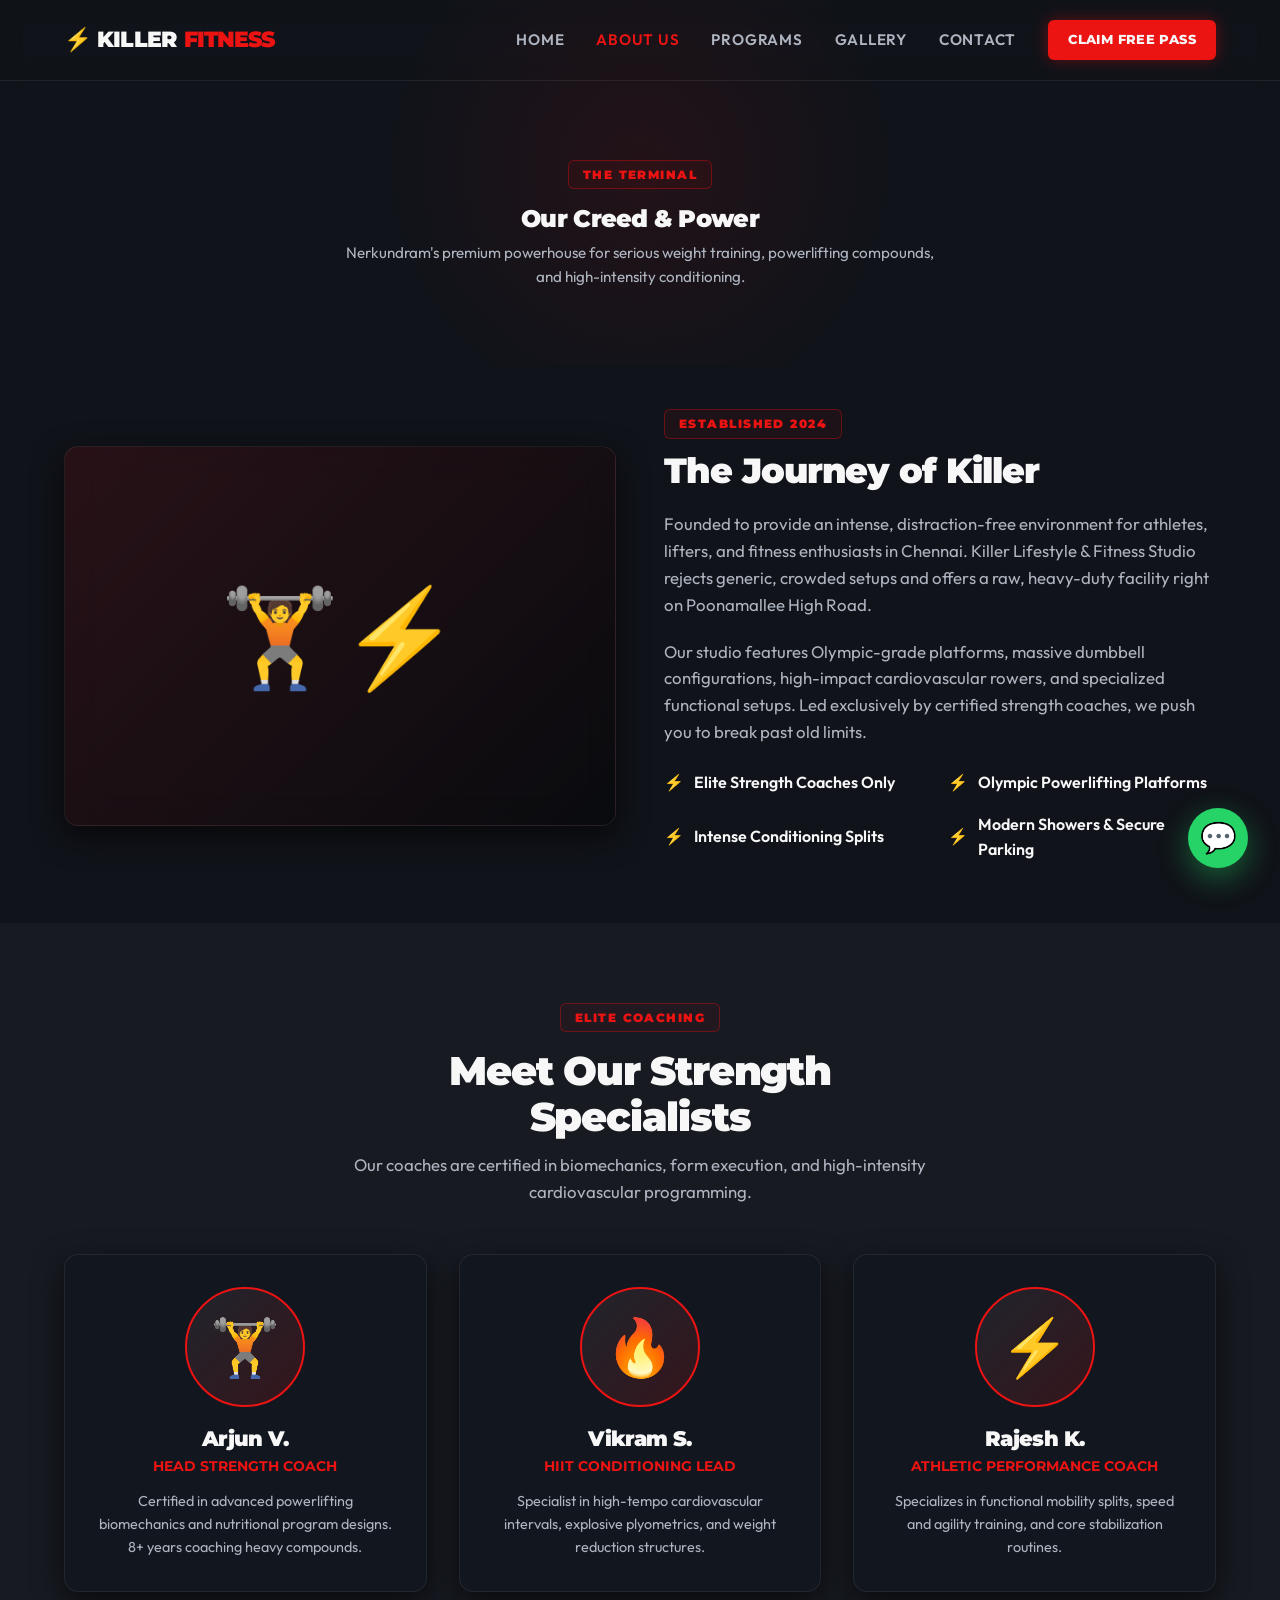
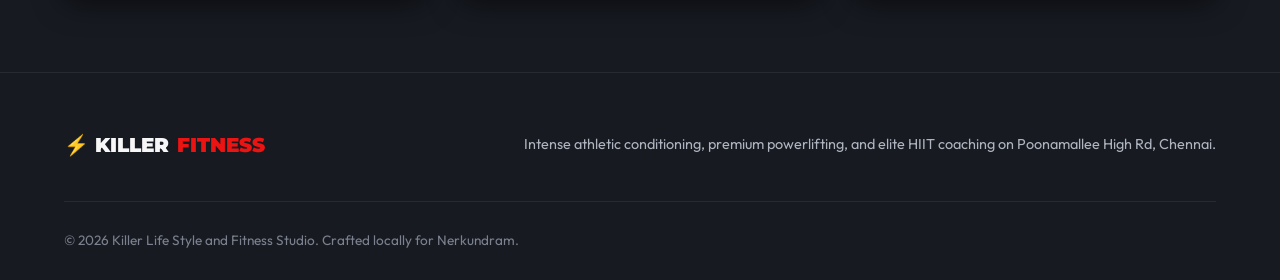
==== about.html @ c647ed94 "Add full multi-page architecture with About, Programs, Gallery, and Contact pages" ====
<!DOCTYPE html>
<html lang="en">
<head>
  <script>
    if (window.location.hostname.includes('surge.sh')) {
      window.location.replace('https://killer-fitness.vercel.app/about.html');
    }
  </script>
  <meta charset="UTF-8">
  <meta name="viewport" content="width=device-width, initial-scale=1.0">
  
  <!-- Primary SEO Meta Tags -->
  <title>About Us — Killer Lifestyle & Fitness Studio | Nerkundram, Chennai</title>
  <meta name="description" content="Discover Killer Lifestyle & Fitness Studio, Nerkundram's premium conditioning hub. Elite trainers, heavy weight chambers, and high-intensity aerobic setups.">
  
  <!-- Tab Icon (Pulsing Lightning Bolt Emoji SVG) -->
  <link rel="icon" href="data:image/svg+xml,<svg xmlns=%22http://www.w3.org/2000/svg%22 viewBox=%220 0 100 100%22><text y=%22.9em%22 font-size=%2290%22>⚡</text></svg>">
  
  <!-- CSS Stylesheet -->
  <link rel="stylesheet" href="css/style.css">
  
  <style>
    .subpage-hero {
      padding-top: 160px;
      padding-bottom: 60px;
      text-align: center;
      position: relative;
    }
    .subpage-hero::before {
      content: '';
      position: absolute;
      top: -10%;
      left: 50%;
      transform: translateX(-50%);
      width: 600px;
      height: 400px;
      background: radial-gradient(circle, rgba(var(--accent-red-rgb), 0.08) 0%, transparent 70%);
      z-index: -1;
      pointer-events: none;
    }
    .about-story {
      padding: 60px 0;
    }
    .story-grid {
      display: grid;
      grid-template-columns: 1fr 1fr;
      gap: 48px;
      align-items: center;
    }
    .story-content h2 {
      font-size: 2.2rem;
      margin-bottom: 20px;
    }
    .story-content p {
      color: var(--text-secondary);
      margin-bottom: 20px;
      font-size: 1.05rem;
    }
    .features-list {
      margin-top: 24px;
      display: grid;
      grid-template-columns: 1fr 1fr;
      gap: 16px;
    }
    .feature-item {
      display: flex;
      align-items: center;
      gap: 10px;
      font-weight: 600;
      color: var(--text-primary);
    }
    .feature-item::before {
      content: '⚡';
      color: var(--accent-red);
    }
    .team-section {
      padding: 80px 0;
      background-color: var(--bg-secondary);
      border-y: 1px solid var(--glass-border);
    }
    .team-grid {
      display: grid;
      grid-template-columns: repeat(3, 1fr);
      gap: 32px;
      margin-top: 48px;
    }
    .member-card {
      padding: 32px;
      text-align: center;
      display: flex;
      flex-direction: column;
      align-items: center;
      transition: var(--transition-normal);
    }
    .member-card:hover {
      transform: translateY(-8px);
      border-color: rgba(var(--accent-red-rgb), 0.25);
    }
    .member-photo {
      width: 120px;
      height: 120px;
      background: linear-gradient(135deg, var(--bg-tertiary) 0%, rgba(var(--accent-red-rgb), 0.15) 100%);
      border: 2.5px solid var(--accent-red);
      border-radius: var(--radius-full);
      display: flex;
      align-items: center;
      justify-content: center;
      font-size: 3.5rem;
      margin-bottom: 20px;
    }
    .member-card h3 {
      font-size: 1.3rem;
      margin-bottom: 4px;
    }
    .member-card .role {
      color: var(--accent-red);
      font-weight: 700;
      font-family: var(--font-headings);
      text-transform: uppercase;
      font-size: 0.9rem;
      margin-bottom: 12px;
    }
    .member-card p {
      color: var(--text-secondary);
      font-size: 0.9rem;
    }
  </style>
</head>
<body>

  <!-- ==========================================
       HEADER & NAVIGATION
       ========================================== -->
  <header class="site-header">
    <div class="container header-container">
      <a href="index.html" class="logo">
        ⚡ Killer <span>Fitness</span>
      </a>
      
      <nav class="nav-menu">
        <a href="index.html" class="nav-link">Home</a>
        <a href="about.html" class="nav-link active">About Us</a>
        <a href="programs.html" class="nav-link">Programs</a>
        <a href="gallery.html" class="nav-link">Gallery</a>
        <a href="contact.html" class="nav-link">Contact</a>
        <a href="index.html#planner" class="btn btn-primary" style="padding: 10px 20px; font-size: 0.8rem; border-radius: var(--radius-sm);">Claim Free Pass</a>
      </nav>
      
      <button class="menu-toggle" aria-label="Toggle Menu">
        <span></span>
        <span></span>
        <span></span>
      </button>
    </div>
  </header>

  <!-- ==========================================
       SUBPAGE HERO
       ========================================== -->
  <section class="subpage-hero">
    <div class="container">
      <span class="section-tag">THE TERMINAL</span>
      <h1>Our Creed & Power</h1>
      <p class="calc-subtitle" style="max-width: 600px; margin: 8px auto 0 auto;">Nerkundram's premium powerhouse for serious weight training, powerlifting compounds, and high-intensity conditioning.</p>
    </div>
  </section>

  <!-- ==========================================
       ABOUT STORY
       ========================================== -->
  <section class="about-story">
    <div class="container">
      <div class="story-grid">
        <div class="story-image glass-card" style="height: 380px; display: flex; align-items: center; justify-content: center; font-size: 6rem; background: linear-gradient(135deg, rgba(var(--accent-red-rgb), 0.1), rgba(0,0,0,0.4));">
          🏋️⚡
        </div>
        <div class="story-content">
          <span class="section-tag" style="margin-bottom: 12px;">ESTABLISHED 2024</span>
          <h2>The Journey of Killer</h2>
          <p>Founded to provide an intense, distraction-free environment for athletes, lifters, and fitness enthusiasts in Chennai. Killer Lifestyle & Fitness Studio rejects generic, crowded setups and offers a raw, heavy-duty facility right on Poonamallee High Road.</p>
          <p>Our studio features Olympic-grade platforms, massive dumbbell configurations, high-impact cardiovascular rowers, and specialized functional setups. Led exclusively by certified strength coaches, we push you to break past old limits.</p>
          
          <div class="features-list">
            <div class="feature-item">Elite Strength Coaches Only</div>
            <div class="feature-item">Olympic Powerlifting Platforms</div>
            <div class="feature-item">Intense Conditioning Splits</div>
            <div class="feature-item">Modern Showers & Secure Parking</div>
          </div>
        </div>
      </div>
    </div>
  </section>

  <!-- ==========================================
       TEAM SECTION
       ========================================== -->
  <section class="team-section">
    <div class="container">
      <div class="section-header" style="margin-bottom: 0;">
        <span class="section-tag">ELITE COACHING</span>
        <h2>Meet Our Strength Specialists</h2>
        <p>Our coaches are certified in biomechanics, form execution, and high-intensity cardiovascular programming.</p>
      </div>
      
      <div class="team-grid">
        <!-- Trainer 1 -->
        <div class="member-card glass-card">
          <div class="member-photo">🏋️</div>
          <h3>Arjun V.</h3>
          <span class="role">Head Strength Coach</span>
          <p>Certified in advanced powerlifting biomechanics and nutritional program designs. 8+ years coaching heavy compounds.</p>
        </div>

        <!-- Trainer 2 -->
        <div class="member-card glass-card">
          <div class="member-photo">🔥</div>
          <h3>Vikram S.</h3>
          <span class="role">HIIT Conditioning Lead</span>
          <p>Specialist in high-tempo cardiovascular intervals, explosive plyometrics, and weight reduction structures.</p>
        </div>

        <!-- Trainer 3 -->
        <div class="member-card glass-card">
          <div class="member-photo">⚡</div>
          <h3>Rajesh K.</h3>
          <span class="role">Athletic Performance Coach</span>
          <p>Specializes in functional mobility splits, speed and agility training, and core stabilization routines.</p>
        </div>
      </div>
    </div>
  </section>

  <!-- ==========================================
       FOOTER
       ========================================== -->
  <footer class="site-footer">
    <div class="container">
      <div class="footer-top">
        <div class="footer-logo">
          ⚡ Killer <span>Fitness</span>
        </div>
        <p class="footer-tagline">Intense athletic conditioning, premium powerlifting, and elite HIIT coaching on Poonamallee High Rd, Chennai.</p>
      </div>
      
      <div class="footer-bottom">
        <p>&copy; 2026 Killer Life Style and Fitness Studio. Crafted locally for Nerkundram.</p>
      </div>
    </div>
  </footer>

  <!-- Floating WhatsApp Sticky -->
  <a href="https://wa.me/919999999999?text=Hi%20Killer%20Fitness!%20I'd%20like%20to%20claim%20my%20Free%201-Day%20Trial%20Pass." target="_blank" class="whatsapp-sticky" style="background-color: #25d366;" aria-label="Chat on WhatsApp">
    💬
  </a>

  <!-- JavaScript Toggle -->
  <script>
    document.addEventListener('DOMContentLoaded', () => {
      const menuToggle = document.querySelector('.menu-toggle');
      const navMenu = document.querySelector('.nav-menu');

      if (menuToggle && navMenu) {
        menuToggle.addEventListener('click', () => {
          navMenu.classList.toggle('active');
          const spans = menuToggle.querySelectorAll('span');
          if (navMenu.classList.contains('active')) {
            spans[0].style.transform = 'rotate(45deg) translate(6px, 6px)';
            spans[1].style.opacity = '0';
            spans[2].style.transform = 'rotate(-45deg) translate(6px, -6px)';
          } else {
            spans[0].style.transform = 'none';
            spans[1].style.opacity = '1';
            spans[2].style.transform = 'none';
          }
        });
      }
    });
  </script>
</body>
</html>
---- css/style.css ----
@import url('https://fonts.googleapis.com/css2?family=Montserrat:wght@400;600;700;800;900&family=Outfit:wght@300;400;500;600;700&display=swap');

/* ==========================================
   CSS CUSTOM PROPERTIES (DESIGN TOKENS)
   ========================================== */
:root {
  /* Color System - Intense Crimson & Carbon Slate */
  --bg-primary: hsl(220, 22%, 8%);
  --bg-secondary: hsl(220, 18%, 11%);
  --bg-tertiary: hsl(220, 15%, 15%);

  --accent-red: hsl(0, 85%, 50%);
  --accent-red-hover: hsl(0, 85%, 42%);
  --accent-red-rgb: 255, 12, 12;

  --accent-dark: hsl(0, 0%, 5%);
  --accent-dark-rgb: 13, 13, 13;

  --text-primary: hsl(0, 0%, 97%);
  --text-secondary: hsl(220, 12%, 72%);
  --text-muted: hsl(220, 8%, 52%);

  /* Glassmorphism Styles */
  --glass-bg: rgba(18, 22, 30, 0.7);
  --glass-border: rgba(255, 255, 255, 0.07);
  --glass-glow: rgba(255, 12, 12, 0.12);

  /* Layout Spacing & Borders */
  --radius-sm: 6px;
  --radius-md: 14px;
  --radius-lg: 22px;
  --radius-full: 9999px;
  --shadow-sm: 0 4px 10px rgba(0, 0, 0, 0.4);
  --shadow-md: 0 10px 30px rgba(0, 0, 0, 0.6);
  --shadow-lg: 0 20px 50px rgba(0, 0, 0, 0.8);

  /* Transitions */
  --transition-fast: 0.15s cubic-bezier(0.4, 0, 0.2, 1);
  --transition-normal: 0.25s cubic-bezier(0.4, 0, 0.2, 1);
  --transition-slow: 0.45s cubic-bezier(0.4, 0, 0.2, 1);

  /* Fonts */
  --font-headings: 'Montserrat', sans-serif;
  --font-body: 'Outfit', sans-serif;
}

/* ==========================================
   RESET & BASE STYLES
   ========================================== */
*,
*::before,
*::after {
  box-sizing: border-box;
  margin: 0;
  padding: 0;
}

html {
  scroll-behavior: smooth;
  font-size: 16px;
  -webkit-font-smoothing: antialiased;
  -moz-osx-font-smoothing: grayscale;
}

body {
  background-color: var(--bg-primary);
  color: var(--text-primary);
  font-family: var(--font-body);
  line-height: 1.6;
  overflow-x: hidden;
}

h1,
h2,
h3,
h4,
h5,
h6 {
  font-family: var(--font-headings);
  font-weight: 900;
  letter-spacing: -0.03em;
  line-height: 1.15;
}

a {
  color: inherit;
  text-decoration: none;
  transition: var(--transition-fast);
}

ul {
  list-style: none;
}

img {
  max-width: 100%;
  height: auto;
  display: block;
}

/* Custom Scrollbar */
::-webkit-scrollbar {
  width: 8px;
}

::-webkit-scrollbar-track {
  background: var(--bg-primary);
}

::-webkit-scrollbar-thumb {
  background: var(--bg-tertiary);
  border-radius: var(--radius-full);
}

::-webkit-scrollbar-thumb:hover {
  background: var(--accent-red);
}

/* ==========================================
   REUSABLE UTILITIES
   ========================================== */
.container {
  width: 100%;
  max-width: 1200px;
  margin: 0 auto;
  padding: 0 24px;
}

.glass-card {
  background: var(--glass-bg);
  border: 1px solid var(--glass-border);
  backdrop-filter: blur(16px);
  -webkit-backdrop-filter: blur(16px);
  border-radius: var(--radius-md);
  box-shadow: var(--shadow-md);
}

.btn {
  display: inline-flex;
  align-items: center;
  justify-content: center;
  gap: 8px;
  padding: 15px 30px;
  font-family: var(--font-headings);
  font-size: 0.95rem;
  font-weight: 800;
  text-transform: uppercase;
  border-radius: var(--radius-sm);
  border: none;
  cursor: pointer;
  transition: var(--transition-normal);
  position: relative;
  overflow: hidden;
  letter-spacing: 0.03em;
}

.btn-primary {
  background-color: var(--accent-red);
  color: var(--text-primary);
  box-shadow: 0 0 15px rgba(var(--accent-red-rgb), 0.35);
}

.btn-primary:hover {
  background-color: var(--accent-red-hover);
  transform: translateY(-2px);
  box-shadow: 0 0 25px rgba(var(--accent-red-rgb), 0.55);
}

.btn-secondary {
  background-color: transparent;
  color: var(--text-primary);
  border: 1.5px solid var(--glass-border);
}

.btn-secondary:hover {
  background-color: rgba(255, 255, 255, 0.04);
  border-color: var(--text-primary);
  transform: translateY(-2px);
}

.text-gradient {
  background: linear-gradient(135deg, var(--text-primary) 30%, var(--accent-red) 100%);
  -webkit-background-clip: text;
  -webkit-text-fill-color: transparent;
  background-clip: text;
}

.section-tag {
  display: inline-block;
  font-family: var(--font-headings);
  font-size: 0.75rem;
  font-weight: 900;
  text-transform: uppercase;
  color: var(--accent-red);
  border: 1px solid rgba(var(--accent-red-rgb), 0.35);
  padding: 4px 14px;
  border-radius: var(--radius-sm);
  margin-bottom: 16px;
  letter-spacing: 0.12em;
  background: rgba(var(--accent-red-rgb), 0.05);
}

/* ==========================================
   HEADER & NAVIGATION
   ========================================== */
.site-header {
  position: fixed;
  top: 0;
  left: 0;
  width: 100%;
  z-index: 100;
  background: rgba(var(--bg-primary), 0.85);
  backdrop-filter: blur(12px);
  -webkit-backdrop-filter: blur(12px);
  border-bottom: 1px solid var(--glass-border);
  transition: var(--transition-normal);
}

.header-container {
  display: flex;
  align-items: center;
  justify-content: space-between;
  height: 80px;
}

.logo {
  display: flex;
  align-items: center;
  gap: 8px;
  font-family: var(--font-headings);
  font-size: 1.4rem;
  font-weight: 900;
  text-transform: uppercase;
  letter-spacing: -0.04em;
}

.logo span {
  color: var(--accent-red);
}

.nav-menu {
  display: flex;
  align-items: center;
  gap: 32px;
}

.nav-link {
  font-size: 0.95rem;
  font-weight: 600;
  color: var(--text-secondary);
  text-transform: uppercase;
  letter-spacing: 0.05em;
}

.nav-link:hover,
.nav-link.active {
  color: var(--accent-red);
}

.menu-toggle {
  display: none;
  flex-direction: column;
  gap: 6px;
  background: none;
  border: none;
  cursor: pointer;
  z-index: 102;
}

.menu-toggle span {
  display: block;
  width: 28px;
  height: 2.5px;
  background-color: var(--text-primary);
  border-radius: var(--radius-full);
  transition: var(--transition-normal);
}

/* ==========================================
   HERO SECTION
   ========================================== */
.hero-section {
  padding-top: 170px;
  padding-bottom: 90px;
  position: relative;
  overflow: hidden;
}

/* Red Geometric Ambient Radial */
.hero-section::before {
  content: '';
  position: absolute;
  top: -25%;
  right: -10%;
  width: 850px;
  height: 850px;
  background: radial-gradient(circle, rgba(var(--accent-red-rgb), 0.07) 0%, transparent 70%);
  z-index: -1;
  pointer-events: none;
}

.hero-grid {
  display: grid;
  grid-template-columns: 1.15fr 0.85fr;
  gap: 64px;
  align-items: center;
}

.hero-content h1 {
  font-size: clamp(2.6rem, 5.5vw, 4.25rem);
  font-weight: 900;
  line-height: 1.05;
  margin-bottom: 24px;
}

.hero-content p {
  font-size: 1.15rem;
  color: var(--text-secondary);
  margin-bottom: 40px;
  max-width: 550px;
}

.hero-cta {
  display: flex;
  align-items: center;
  gap: 16px;
  flex-wrap: wrap;
}

.hero-badge-group {
  display: flex;
  align-items: center;
  gap: 24px;
  margin-top: 56px;
  border-top: 1px solid var(--glass-border);
  padding-top: 24px;
}

.hero-badge {
  display: flex;
  flex-direction: column;
}

.hero-badge .number {
  font-family: var(--font-headings);
  font-size: 2rem;
  font-weight: 900;
  color: var(--accent-red);
  line-height: 1;
}

.hero-badge .label {
  font-size: 0.8rem;
  color: var(--text-secondary);
  text-transform: uppercase;
  letter-spacing: 0.05em;
  margin-top: 4px;
}

/* ==========================================
   INTERACTIVE CALCULATOR / PLANNER
   ========================================== */
.calculator-card {
  padding: 40px;
  position: relative;
  overflow: hidden;
}

.calculator-card::after {
  content: '';
  position: absolute;
  bottom: -20%;
  left: -20%;
  width: 320px;
  height: 320px;
  background: radial-gradient(circle, rgba(var(--accent-red-rgb), 0.03) 0%, transparent 60%);
  pointer-events: none;
}

.calc-title {
  margin-bottom: 8px;
}

.calc-subtitle {
  color: var(--text-secondary);
  font-size: 0.95rem;
  margin-bottom: 32px;
}

.form-row {
  display: grid;
  grid-template-columns: 1fr 1fr;
  gap: 24px;
  margin-bottom: 24px;
}

.input-group {
  display: flex;
  flex-direction: column;
  gap: 8px;
}

.input-label {
  font-size: 0.85rem;
  font-weight: 700;
  color: var(--text-secondary);
  text-transform: uppercase;
  letter-spacing: 0.08em;
}

.input-wrapper {
  position: relative;
  display: flex;
  align-items: center;
}

.form-control {
  width: 100%;
  background: rgba(0, 0, 0, 0.45);
  border: 1px solid var(--glass-border);
  color: var(--text-primary);
  padding: 15px 18px;
  border-radius: var(--radius-sm);
  font-family: var(--font-body);
  font-size: 1rem;
  font-weight: 500;
  transition: var(--transition-fast);
}

.form-control:focus {
  outline: none;
  border-color: var(--accent-red);
  box-shadow: 0 0 10px rgba(var(--accent-red-rgb), 0.18);
}

.input-unit {
  position: absolute;
  right: 18px;
  color: var(--text-muted);
  font-size: 0.9rem;
  font-weight: 700;
}

.btn-select {
  display: flex;
  align-items: center;
  justify-content: center;
  background: rgba(0, 0, 0, 0.45);
  border: 1px solid var(--glass-border);
  color: var(--text-secondary);
  padding: 14px;
  border-radius: var(--radius-sm);
  cursor: pointer;
  font-family: var(--font-body);
  font-weight: 700;
  transition: var(--transition-fast);
  font-size: 0.85rem;
}

.btn-select.active {
  background: rgba(var(--accent-red-rgb), 0.08);
  border-color: var(--accent-red);
  color: var(--accent-red);
}

.goal-selector {
  display: grid;
  grid-template-columns: repeat(4, 1fr);
  gap: 12px;
}

/* Estimar Output Display */
.calc-results {
  margin-top: 32px;
  padding-top: 32px;
  border-top: 1px solid var(--glass-border);
}

.results-grid {
  display: grid;
  grid-template-columns: 1fr 1fr;
  gap: 24px;
  margin-bottom: 28px;
}

.result-box {
  background: rgba(0, 0, 0, 0.3);
  border: 1px solid rgba(255, 255, 255, 0.03);
  padding: 16px;
  border-radius: var(--radius-sm);
  text-align: center;
}

.result-val {
  font-family: var(--font-headings);
  font-size: 2.25rem;
  font-weight: 900;
  color: var(--accent-red);
  line-height: 1.2;
}

.result-label {
  font-size: 0.75rem;
  text-transform: uppercase;
  color: var(--text-secondary);
  letter-spacing: 0.05em;
  margin-top: 4px;
}

/* Recommended Program Card */
.recommendation-alert {
  background: linear-gradient(135deg, rgba(var(--accent-red-rgb), 0.08) 0%, rgba(0, 0, 0, 0.35) 100%);
  border: 1.5px dashed rgba(var(--accent-red-rgb), 0.4);
  padding: 20px 24px;
  border-radius: var(--radius-sm);
  margin-bottom: 28px;
  display: flex;
  align-items: center;
  justify-content: space-between;
  gap: 20px;
}

.recommendation-alert .info {
  display: flex;
  flex-direction: column;
}

.recommendation-alert .tag {
  font-size: 0.7rem;
  text-transform: uppercase;
  font-weight: 900;
  letter-spacing: 0.1em;
  color: var(--accent-red);
}

.recommendation-alert .program-name {
  font-family: var(--font-headings);
  font-size: 1.15rem;
  font-weight: 800;
  margin-top: 2px;
}

.recommendation-alert .program-desc {
  font-size: 0.85rem;
  color: var(--text-secondary);
  margin-top: 4px;
}

.recommendation-alert .icon {
  font-size: 2rem;
  opacity: 0.9;
}

/* Dynamic WhatsApp Link CTA */
.cta-btn-whatsapp {
  width: 100%;
  background: linear-gradient(135deg, #128c7e 0%, #25d366 100%);
  color: white;
  border: none;
  font-weight: 800;
  box-shadow: 0 8px 24px rgba(37, 211, 102, 0.25);
  animation: pulse-whatsapp 2s infinite;
}

.cta-btn-whatsapp:hover {
  background: #25d366;
  transform: translateY(-2px);
  box-shadow: 0 12px 30px rgba(37, 211, 102, 0.45);
}

@keyframes pulse-whatsapp {
  0% {
    box-shadow: 0 0 0 0 rgba(37, 211, 102, 0.6);
  }

  70% {
    box-shadow: 0 0 0 12px rgba(37, 211, 102, 0);
  }

  100% {
    box-shadow: 0 0 0 0 rgba(37, 211, 102, 0);
  }
}

/* ==========================================
   PROGRAMS / SERVICES
   ========================================== */
.programs-section {
  padding: 100px 0;
  position: relative;
}

.section-header {
  text-align: center;
  max-width: 600px;
  margin: 0 auto 64px auto;
}

.section-header h2 {
  font-size: 2.5rem;
  font-weight: 900;
}

.section-header p {
  color: var(--text-secondary);
  margin-top: 12px;
  font-size: 1.05rem;
}

.programs-grid {
  display: grid;
  grid-template-columns: repeat(3, 1fr);
  gap: 32px;
}

.program-card {
  padding: 40px 32px;
  display: flex;
  flex-direction: column;
  height: 100%;
  transition: var(--transition-normal);
  position: relative;
  overflow: hidden;
}

.program-card::before {
  content: '';
  position: absolute;
  top: 0;
  left: 0;
  width: 100%;
  height: 3px;
  background: linear-gradient(90deg, transparent, var(--accent-red), transparent);
  opacity: 0;
  transition: var(--transition-normal);
}

.program-card:hover {
  transform: translateY(-8px);
  border-color: rgba(var(--accent-red-rgb), 0.25);
  box-shadow: 0 15px 35px rgba(0, 0, 0, 0.7), 0 0 20px rgba(var(--accent-red-rgb), 0.05);
}

.program-card:hover::before {
  opacity: 1;
}

.program-icon {
  width: 56px;
  height: 56px;
  background: rgba(255, 255, 255, 0.02);
  border: 1px solid var(--glass-border);
  border-radius: var(--radius-sm);
  display: flex;
  align-items: center;
  justify-content: center;
  font-size: 1.8rem;
  margin-bottom: 24px;
  transition: var(--transition-fast);
}

.program-card:hover .program-icon {
  background: rgba(var(--accent-red-rgb), 0.1);
  border-color: var(--accent-red);
  color: var(--accent-red);
  transform: scale(1.05);
}

.program-card h3 {
  font-size: 1.35rem;
  margin-bottom: 12px;
}

.program-card p {
  color: var(--text-secondary);
  font-size: 0.95rem;
  line-height: 1.6;
  margin-bottom: 24px;
  flex-grow: 1;
}

.program-features {
  display: flex;
  flex-direction: column;
  gap: 10px;
  margin-bottom: 32px;
}

.program-features li {
  font-size: 0.85rem;
  color: var(--text-secondary);
  display: flex;
  align-items: center;
  gap: 8px;
}

.program-features li::before {
  content: '✓';
  color: var(--accent-red);
  font-weight: 700;
}

/* ==========================================
   LOCATION & STUDIO INFORMATION
   ========================================== */
.location-section {
  padding: 100px 0;
  background: linear-gradient(180deg, var(--bg-primary) 0%, var(--bg-secondary) 100%);
  position: relative;
}

.location-grid {
  display: grid;
  grid-template-columns: 1fr 1fr;
  gap: 64px;
  align-items: center;
}

.studio-info {
  display: flex;
  flex-direction: column;
}

.info-cards {
  display: grid;
  grid-template-columns: 1fr 1fr;
  gap: 20px;
  margin-top: 32px;
}

.info-card {
  padding: 24px;
  display: flex;
  flex-direction: column;
  gap: 12px;
  background: rgba(0, 0, 0, 0.3);
  border: 1px solid var(--glass-border);
  border-radius: var(--radius-md);
}

.info-card .icon {
  font-size: 1.5rem;
  color: var(--accent-red);
}

.info-card h4 {
  font-size: 1.05rem;
  font-weight: 700;
}

.info-card p {
  font-size: 0.9rem;
  color: var(--text-secondary);
  line-height: 1.5;
}

/* Google Maps container */
.map-card {
  height: 450px;
  overflow: hidden;
  border-radius: var(--radius-lg);
  position: relative;
}

.map-card iframe {
  width: 100%;
  height: 100%;
  border: none;
  filter: grayscale(1) invert(0.9) contrast(1.2);
  /* Dark Map Styling */
  opacity: 0.95;
  transition: var(--transition-normal);
}

.map-card:hover iframe {
  filter: none;
  opacity: 1;
}

/* ==========================================
   FOOTER
   ========================================== */
.site-footer {
  background-color: var(--bg-secondary);
  border-top: 1px solid var(--glass-border);
  padding: 56px 0 28px 0;
}

.footer-top {
  display: flex;
  align-items: center;
  justify-content: space-between;
  padding-bottom: 40px;
  border-bottom: 1px solid var(--glass-border);
  margin-bottom: 28px;
}

.footer-logo {
  display: flex;
  align-items: center;
  gap: 8px;
  font-family: var(--font-headings);
  font-size: 1.25rem;
  font-weight: 900;
  text-transform: uppercase;
}

.footer-logo span {
  color: var(--accent-red);
}

.footer-tagline {
  font-size: 0.9rem;
  color: var(--text-secondary);
}

.footer-bottom {
  display: flex;
  align-items: center;
  justify-content: space-between;
  font-size: 0.85rem;
  color: var(--text-muted);
}

/* Sticky Mobile Quick Actions */
.whatsapp-sticky {
  position: fixed;
  bottom: 32px;
  right: 32px;
  width: 60px;
  height: 60px;
  background-color: #25d366;
  border-radius: var(--radius-full);
  display: flex;
  align-items: center;
  justify-content: center;
  color: white;
  font-size: 1.85rem;
  box-shadow: 0 10px 30px rgba(37, 211, 102, 0.4);
  z-index: 99;
  transition: var(--transition-normal);
}

.whatsapp-sticky:hover {
  transform: scale(1.1) rotate(10deg);
  box-shadow: 0 15px 40px rgba(37, 211, 102, 0.6);
}

/* ==========================================
   RESPONSIVE DESIGN (MEDIA QUERIES)
   ========================================== */
@media (max-width: 1024px) {
  .hero-grid {
    grid-template-columns: 1fr;
    gap: 48px;
    text-align: center;
  }

  .hero-content p {
    margin: 0 auto 40px auto;
  }

  .hero-cta {
    justify-content: center;
  }

  .hero-badge-group {
    justify-content: center;
  }

  .programs-grid {
    grid-template-columns: repeat(2, 1fr);
    gap: 24px;
  }

  .location-grid {
    grid-template-columns: 1fr;
    gap: 48px;
  }
}

@media (max-width: 768px) {
  .menu-toggle {
    display: flex;
  }

  .nav-menu {
    position: fixed;
    top: 0;
    right: -100%;
    width: 80%;
    height: 100vh;
    background: var(--bg-secondary);
    border-left: 1px solid var(--glass-border);
    flex-direction: column;
    justify-content: center;
    gap: 40px;
    z-index: 101;
    transition: var(--transition-normal);
  }

  .nav-menu.active {
    right: 0;
  }

  .programs-grid {
    grid-template-columns: 1fr;
    gap: 24px;
  }

  .form-row {
    grid-template-columns: 1fr;
    gap: 20px;
  }

  .goal-selector {
    grid-template-columns: repeat(2, 1fr);
  }

  .results-grid {
    grid-template-columns: 1fr;
    gap: 16px;
  }

  .recommendation-alert {
    flex-direction: column;
    text-align: center;
  }

  .info-cards {
    grid-template-columns: 1fr;
  }

  .footer-top {
    flex-direction: column;
    gap: 20px;
    text-align: center;
  }

  .footer-bottom {
    flex-direction: column;
    gap: 12px;
    text-align: center;
  }

  .whatsapp-sticky {
    bottom: 24px;
    right: 24px;
    width: 50px;
    height: 50px;
    font-size: 1.5rem;
  }
}
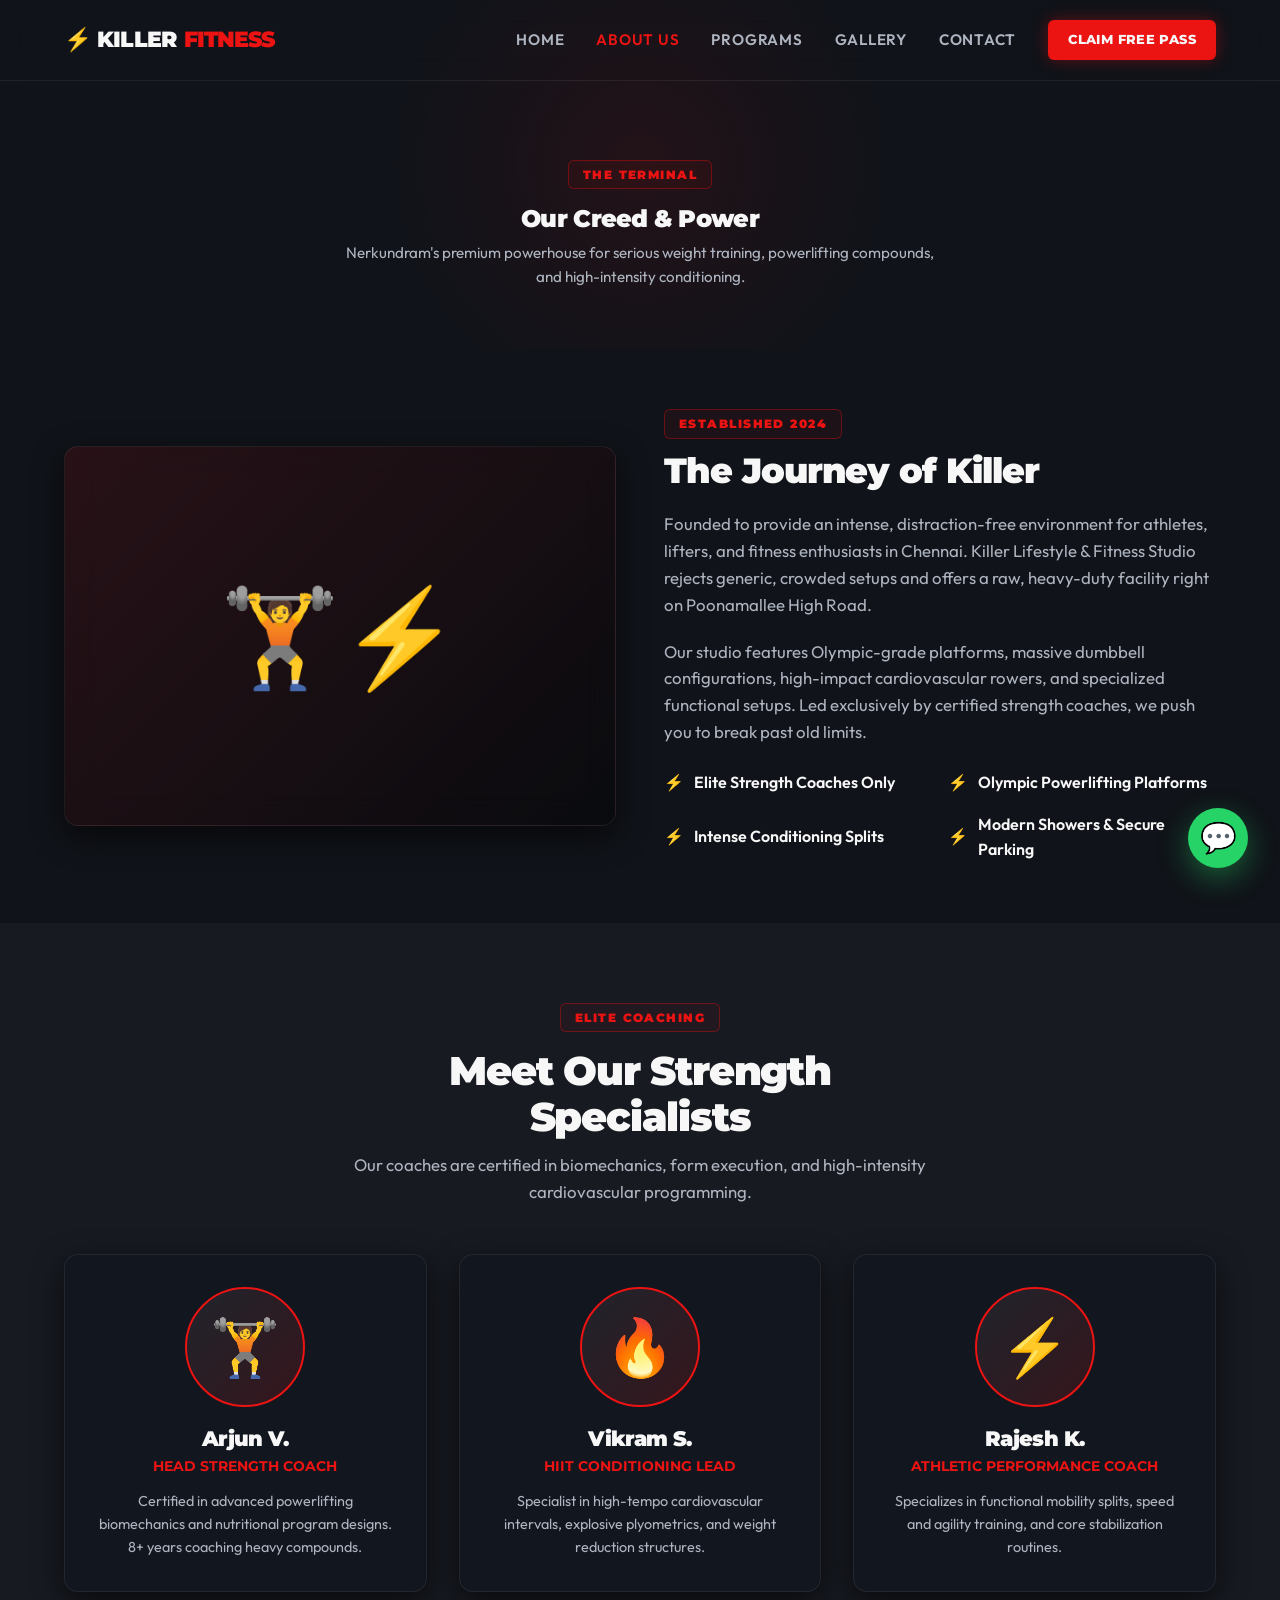
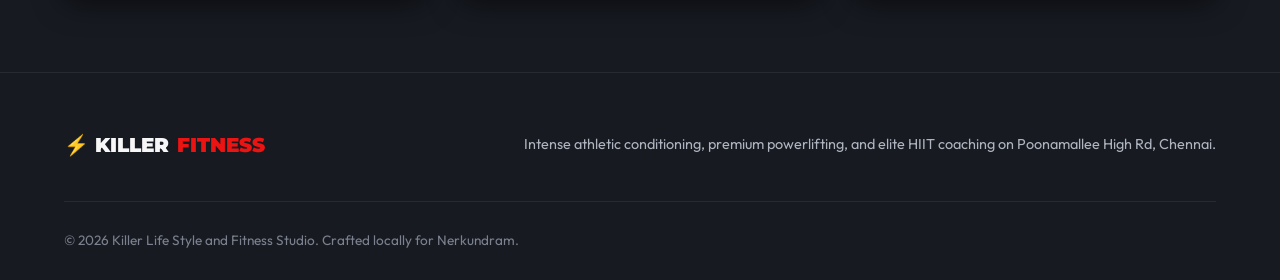
==== commit b08b80ff: "fix: add overflow hidden to subpage hero to prevent horizontal viewport overflow on mobile" ====
--- a/about.html
+++ b/about.html
@@ -25,6 +25,7 @@
       padding-bottom: 60px;
       text-align: center;
       position: relative;
+      overflow: hidden;
     }
     .subpage-hero::before {
       content: '';
@@ -123,6 +124,26 @@
     .member-card p {
       color: var(--text-secondary);
       font-size: 0.9rem;
+    }
+    @media (max-width: 768px) {
+      .story-grid {
+        grid-template-columns: 1fr;
+        gap: 32px;
+      }
+      .team-grid {
+        grid-template-columns: 1fr;
+        gap: 24px;
+      }
+      .features-list {
+        grid-template-columns: 1fr;
+      }
+      .subpage-hero {
+        padding-top: 120px;
+        padding-bottom: 40px;
+      }
+      .story-content h2 {
+        font-size: 1.8rem;
+      }
     }
   </style>
 </head>
